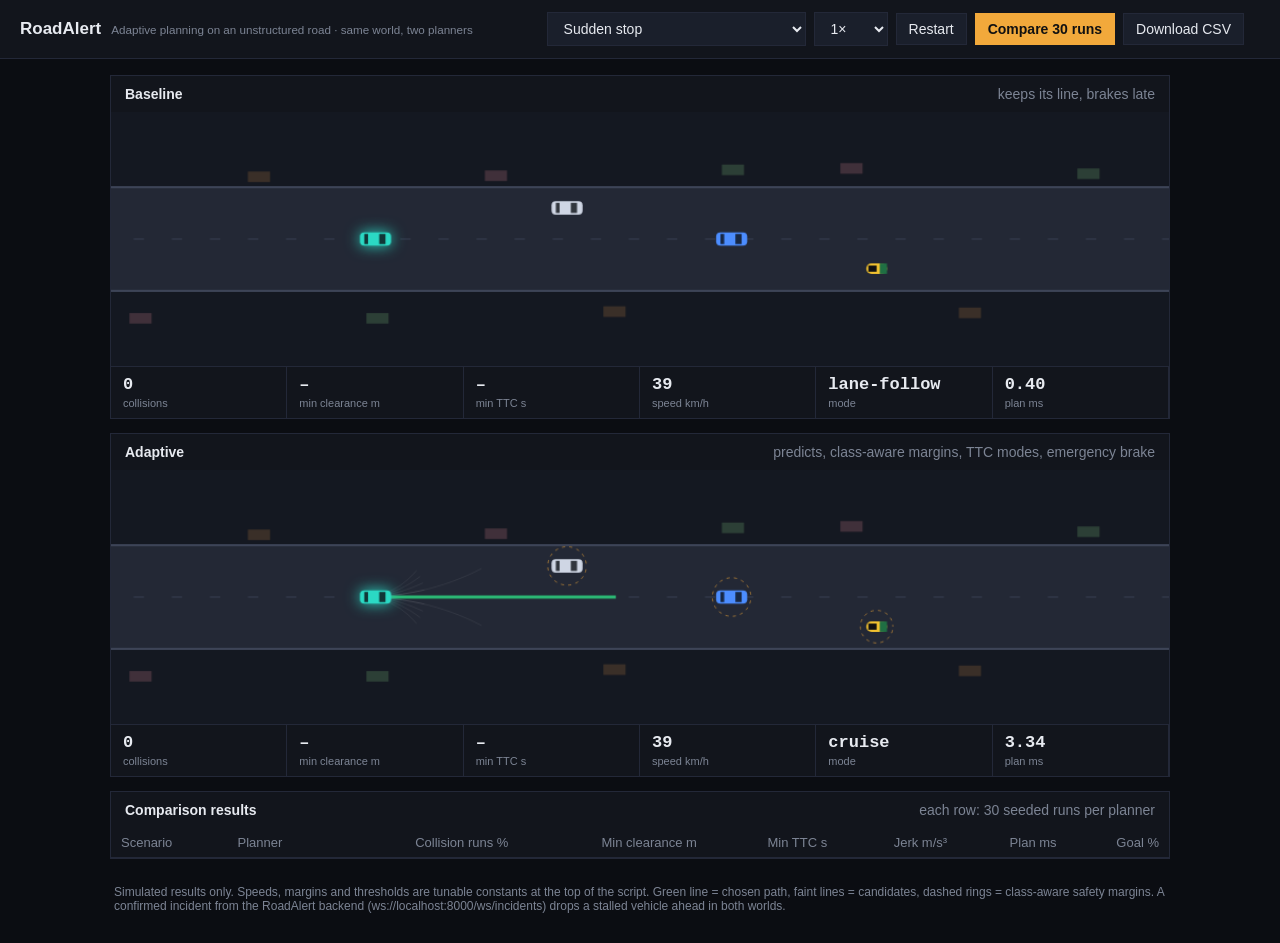
==== frontend/planner.html @ a8c4e2db "updated frontend with enhanced design [Synexus-Auth-Code-Verified] [Synexus-Verified: 2026-10-01T15:" ====
<!DOCTYPE html>
<html lang="en">
<head>
<meta charset="UTF-8">
<meta name="viewport" content="width=device-width, initial-scale=1">
<title>RoadAlert — Adaptive Planner Simulator</title>
<style>
:root{--bg:#0B0D12;--panel:#12151C;--line:#232838;--ink:#E7EAF0;--muted:#7C8494;--amber:#F2A93B;--red:#E23B4E;--green:#2BB673}
*{box-sizing:border-box}
body{margin:0;background:var(--bg);color:var(--ink);font:14px 'Space Grotesk','Segoe UI',Arial,sans-serif}
header{display:flex;flex-wrap:wrap;gap:12px;align-items:center;justify-content:space-between;padding:12px 20px;background:var(--panel);border-bottom:1px solid var(--line)}
header b{font-size:17px}header small{color:var(--muted);margin-left:10px}
.ctl{display:flex;gap:8px;flex-wrap:wrap;align-items:center}
select,button{background:#1a1f2b;color:var(--ink);border:1px solid var(--line);padding:7px 12px;font:inherit;cursor:pointer}
button.p{background:var(--amber);color:#111;border-color:var(--amber);font-weight:600}
main{padding:16px 20px;display:grid;gap:14px;max-width:1100px;margin:auto}
.pane{background:var(--panel);border:1px solid var(--line)}
.pane h2{margin:0;padding:10px 14px;font-size:14px;display:flex;justify-content:space-between;gap:10px}
.pane h2 span{color:var(--muted);font-weight:400}
canvas{display:block;width:100%;height:auto}
.m{display:grid;grid-template-columns:repeat(6,1fr);border-top:1px solid var(--line)}
.m div{padding:8px 12px;border-right:1px solid var(--line)}
.m b{display:block;font:600 17px 'IBM Plex Mono',Consolas,monospace}
.m span{color:var(--muted);font-size:11px}
.bad{color:var(--red)}
.tw{overflow-x:auto}
table{width:100%;border-collapse:collapse;font-size:13px}
th,td{padding:7px 10px;border-bottom:1px solid var(--line);text-align:right;white-space:nowrap}
th:nth-child(-n+2),td:nth-child(-n+2){text-align:left}
th{color:var(--muted);font-weight:500}
.note{color:var(--muted);font-size:12px;padding:0 4px}
@media(max-width:700px){.m{grid-template-columns:repeat(3,1fr)}}
</style>
</head>
<body>
<header>
  <div><b>RoadAlert</b><small>Adaptive planning on an unstructured road · same world, two planners</small></div>
  <div class="ctl">
    <select id="scn"></select>
    <select id="spd"><option value="1">1×</option><option value="2">2×</option><option value=".5">0.5×</option></select>
    <button id="rst">Restart</button>
    <button id="cmp" class="p">Compare 30 runs</button>
    <button id="csv">Download CSV</button>
    <span class="note" id="st"></span>
  </div>
</header>
<main>
  <section class="pane"><h2>Baseline <span>keeps its line, brakes late</span></h2><canvas id="c0" width="1000" height="240"></canvas><div class="m" id="m0"></div></section>
  <section class="pane"><h2>Adaptive <span>predicts, class-aware margins, TTC modes, emergency brake</span></h2><canvas id="c1" width="1000" height="240"></canvas><div class="m" id="m1"></div></section>
  <section class="pane"><h2>Comparison results <span>each row: 30 seeded runs per planner</span></h2>
    <div class="tw"><table><thead><tr><th>Scenario</th><th>Planner</th><th>Collision runs %</th><th>Min clearance m</th><th>Min TTC s</th><th>Jerk m/s³</th><th>Plan ms</th><th>Goal %</th></tr></thead><tbody id="tb"></tbody></table></div>
  </section>
  <p class="note">Simulated results only. Speeds, margins and thresholds are tunable constants at the top of the script. Green line = chosen path, faint lines = candidates, dashed rings = class-aware safety margins. A confirmed incident from the RoadAlert backend (ws://localhost:8000/ws/incidents) drops a stalled vehicle ahead in both worlds.</p>
</main>
<script>
const VD=11, CLS={car:[4.2,1.8,.5],bus:[10.5,2.5,.8],auto:[2.8,1.4,.8],bike:[2,.7,1.1],ped:[.5,.5,1.6],cow:[1.8,.7,1.7],pothole:[1.4,1.4,.5]};
const COL=['#4C8DFF','#cfd6e4','#c9463d','#8fb3a1','#e8e3d0'];
const clamp=(v,a,b)=>Math.max(a,Math.min(b,v));
const rng=s=>()=>{s|=0;s=s+0x6D2B79F5|0;let t=Math.imul(s^s>>>15,1|s);t=t+Math.imul(t^t>>>7,61|t)^t;return((t^t>>>14)>>>0)/4294967296};

function setcs(a){const n=Math.max(1,Math.min(4,Math.round(a.l/a.w))),sp=n>1?(a.l-a.w)/(n-1):0;a.r=a.w/2;a.cs=[];
  for(let i=0;i<n;i++){const d=(i-(n-1)/2)*sp;a.cs.push([Math.cos(a.th)*d,Math.sin(a.th)*d])}}
function clr(ex,ey,eth,a,t){let m=1e9;
  for(const d of [-1.2,1.2]){const cx=ex+Math.cos(eth)*d,cy=ey+Math.sin(eth)*d;
    for(const c of a.cs){m=Math.min(m,Math.hypot(cx-(a.x+a.vx*t+c[0]),cy-(a.y+a.vy*t+c[1]))-.9-a.r)}}
  return m}
function ttc(e,ag){if(e.v<.5)return 99;
  for(let t=.2;t<=8;t+=.2){const x=e.x+e.v*Math.cos(e.th)*t,y=e.y+e.v*Math.sin(e.th)*t;
    for(const a of ag){if(a.cls!=='pothole'&&clr(x,y,e.th,a,t)<0)return t}}
  return 99}
function upd(a,dt,t){
  if(a.tb!=null&&t>a.tb)a.vx=Math.max(0,a.vx-6*dt);
  if(a.A){a.y=a.y0+a.A*Math.sin(a.w*t+a.ph);a.vy=a.A*a.w*Math.cos(a.w*t+a.ph);a.x+=a.vx*dt}
  else{a.x+=a.vx*dt;a.y+=a.vy*dt}
  if(Math.hypot(a.vx,a.vy)>.3)a.th=Math.atan2(a.vy,a.vx);
  setcs(a)}

const SC={
 'Sudden stop':s=>{s.add('car',48,0,10.5,{tb:1.5+s.r()*1.5});s.add('car',28,-4.2,8+s.r()*2);s.add('auto',75,4,6);s.add('bus',110,-3,7)},
 'Cow crossing':s=>{s.add('cow',55+s.r()*25,7.5,0,{vy:-1.2});s.add('ped',90,-7,0,{vy:1});s.add('car',40,4,7);s.add('auto',120,-4,6)},
 'Weaving two-wheelers':s=>{for(let i=0;i<5;i++)s.add('bike',30+i*24+s.r()*8,(s.r()-.5)*6,7+s.r()*2,{A:2+s.r()*1.5,w:1+s.r()*.6,ph:s.r()*6})},
 'Pothole cluster':s=>{for(let i=0;i<9;i++)s.add('pothole',35+i*20+s.r()*10,(s.r()-.5)*7,0);s.add('car',60,3.5,7)},
 'Dense mixed traffic':s=>{const c=['car','auto','bike','bus','car','bike','auto','car'];
   for(let i=0;i<12;i++)s.add(c[i%8],25+i*17+s.r()*8,(s.r()-.5)*10.5,4+s.r()*4);
   s.add('ped',70,-7,0,{vy:1.1});s.add('cow',150,7.5,0,{vy:-1})},
 'Stalled vehicle (RoadAlert hazard)':s=>{s.add('bus',85,.5,0);s.add('car',55,-3,6);s.add('auto',110,3,5)}
};

class Sim{
  constructor(kind,scn,seed){
    this.kind=kind;this.seed=seed;this.r=rng(seed*7919+13);this.t=0;this.pt=0;this.pa=0;this.kc=0;this.id=0;
    this.ego={x:0,y:0,th:0,v:9,k:0};this.ag=[];this.hit=new Set();this.cp=null;this.crashed=false;this.done=false;
    this.cmd={k:0,vt:9};this.best=null;this.fan=[];this.ms=1;
    this.m={col:0,minC:99,minT:99,jj:0,jn:0,ms:0,mn:0,goal:false,T:0,mode:kind==='adaptive'?'cruise':'lane-follow'};
    SC[scn](this)}
  add(cls,x,y,vx,o={}){const d=CLS[cls],a=Object.assign({id:this.id++,cls,x,y,y0:y,vx,vy:0,th:0,l:d[0],w:d[1],m:d[2]},o);
    if(Math.hypot(a.vx,a.vy)>.3)a.th=Math.atan2(a.vy,a.vx);setcs(a);this.ag.push(a)}
  planB(){const e=this.ego;let vt=VD,lead=null,g0=99;
    for(const a of this.ag){const gap=a.x-e.x-(a.l+4.2)/2;
      if(a.cls!=='pothole'&&gap>-1&&Math.abs(a.y-e.y)<(a.w+1.8)/2+.4&&gap<g0){g0=gap;lead=a}}
    if(lead){const rel=e.v-lead.vx,T=rel>.1?g0/rel:99;
      if(T<.7||g0<2.5)vt=0;else if(g0<10)vt=Math.min(VD,lead.vx*.9)}
    return{k:clamp(-.08*e.y-.6*e.th,-.1,.1),vt}}
  planA(ag,T){const e=this.ego;
    const dens=ag.filter(a=>Math.abs(a.x-e.x)<25&&Math.abs(a.y-e.y)<9).length;
    const vd=VD*Math.max(.55,1-.035*dens),ms=1+.04*dens;this.ms=ms;
    const mode=T>6?0:T>3?1:2;this.m.mode=['cruise','cautious','evasive'][mode];
    const wC=[1,2,4][mode],cap=vd*[1,.75,.5][mode];
    let best=null,bc=1e9;const fan=[];
    for(let ki=-4;ki<=4;ki++){const k=ki*.03;
      for(const f of [0,.4,.7,1]){const vt=cap*f;
        let x=e.x,y=e.y,th=e.th,v=e.v,pen=0,ok=true;const pts=[];
        for(let i=1;i<=12&&ok;i++){const t=i*.25;
          v+=clamp(vt-v,-1.75,.625);th+=v*k*.25;x+=v*Math.cos(th)*.25;y+=v*Math.sin(th)*.25;pts.push([x,y]);
          if(Math.abs(y)>6.2){ok=false;break}
          for(const a of ag){const cl=clr(x,y,th,a,t),mg=a.m*ms+.12*t;
            if(cl<.5*mg){ok=false;break}
            if(cl<mg+1.5)pen+=(mg+1.5-cl)**2}}
        if(!ok)continue;
        const J=wC*.35*pen-.5*(x-e.x)+.6*Math.abs(y)+1.5*Math.abs(th)+10*Math.abs(k-this.kc);
        fan.push(pts);
        if(J<bc){bc=J;best={k,vt,pts}}}}
    if(!best)best={k:0,vt:0,pts:[]};
    this.kc=best.k;this.best=best;this.fan=fan;return best}
  step(dt){
    if(this.done)return;const e=this.ego,m=this.m;this.t+=dt;
    for(const a of this.ag)upd(a,dt,this.t);
    if(!this.crashed){
      this.pt-=dt;
      if(this.pt<=0){this.pt=.1;const t0=performance.now();
        const near=this.ag.filter(a=>a.x>e.x-8&&a.x<e.x+70),T=ttc(e,near);
        if(T<m.minT&&e.v>1)m.minT=T;
        this.emg=this.kind==='adaptive'&&T<1;
        this.cmd=this.kind==='adaptive'?this.planA(near,T):this.planB();
        m.ms+=performance.now()-t0;m.mn++}
      const vt=this.emg?0:this.cmd.vt;
      e.k+=clamp(this.cmd.k-e.k,-.9*dt,.9*dt);
      const a=clamp((vt-e.v)/.4,-7,2.5),j=(a-this.pa)/dt;m.jj+=j*j;m.jn++;this.pa=a;
      e.v=Math.max(0,e.v+a*dt);e.th+=e.v*e.k*dt;e.x+=e.v*Math.cos(e.th)*dt;e.y+=e.v*Math.sin(e.th)*dt}
    for(const a of this.ag){if(Math.abs(a.x-e.x)>15)continue;
      const cl=clr(e.x,e.y,e.th,a,0);m.minC=Math.min(m.minC,cl);
      if(cl<0&&!this.hit.has(a.id)){this.hit.add(a.id);m.col++;this.cp={x:e.x,y:e.y,t:this.t};
        if(a.cls==='pothole')e.v*=.6;else{this.crashed=true;e.v=0}}}
    if(e.x>240){m.goal=true;this.done=true}
    else if(this.crashed&&this.t-this.cp.t>1.5)this.done=true;
    else if(this.t>50)this.done=true;
    m.T=this.t}
  sum(){const m=this.m;return{col:m.col,minC:m.minC,minT:m.minT,jerk:m.jn?Math.sqrt(m.jj/m.jn):0,ms:m.mn?m.ms/m.mn:0,goal:m.goal,T:m.T}}
}

/* ---------- drawing ---------- */
function sprite(g,a,S){
  g.save();g.translate(a.X,a.Y);g.rotate(a.th);const l=a.l*S,w=a.w*S;
  const box=(c,rad)=>{g.fillStyle=c;g.beginPath();g.roundRect(-l/2,-w/2,l,w,rad);g.fill()};
  const cls=a.cls;
  if(cls==='car'||cls==='ego'){if(cls==='ego'){g.shadowColor='#2BD9C4';g.shadowBlur=14}
    box(cls==='ego'?'#2BD9C4':COL[a.id%5],4);g.shadowBlur=0;
    g.fillStyle='#0b0e14cc';g.fillRect(l*.12,-w*.38,l*.2,w*.76);g.fillRect(-l*.36,-w*.38,l*.12,w*.76)}
  else if(cls==='bus'){box('#d9463d',4);g.fillStyle='#f2a93b';g.fillRect(-l/2,-w*.16,l,w*.32);g.fillStyle='#0b0e14cc';g.fillRect(l*.38,-w*.4,l*.1,w*.8)}
  else if(cls==='auto'){box('#f2c230',5);g.fillStyle='#1f6f43';g.fillRect(l*.15,-w/2,l*.35,w);g.fillStyle='#111';g.fillRect(-l*.4,-w*.3,l*.4,w*.6)}
  else if(cls==='bike'){g.fillStyle='#8b93a5';g.fillRect(-l/2,-w*.15,l,w*.3);g.fillStyle='#e6b07a';g.beginPath();g.arc(0,0,.42*S,0,7);g.fill();g.fillStyle=COL[a.id%5];g.beginPath();g.arc(0,0,.26*S,0,7);g.fill()}
  else if(cls==='ped'){g.fillStyle='#4C8DFF';g.beginPath();g.ellipse(0,0,.16*S,.32*S,0,0,7);g.fill();g.fillStyle='#e8c39e';g.beginPath();g.arc(0,0,.16*S,0,7);g.fill()}
  else if(cls==='cow'){g.fillStyle='#e9e4d8';g.beginPath();g.ellipse(0,0,l/2,w/2,0,0,7);g.fill();g.fillStyle='#7a5a3a';g.beginPath();g.ellipse(-l*.12,0,l*.14,w*.3,0,0,7);g.fill();
    g.fillStyle='#e9e4d8';g.beginPath();g.arc(l*.5,0,.24*S,0,7);g.fill();g.strokeStyle='#cfc6b0';g.lineWidth=2;g.beginPath();g.moveTo(l*.5,-.2*S);g.lineTo(l*.5+3,-.34*S);g.moveTo(l*.5,.2*S);g.lineTo(l*.5+3,.34*S);g.stroke()}
  else{g.fillStyle='#0c0e13';g.strokeStyle='#3b4254';g.lineWidth=2;g.beginPath();g.ellipse(0,0,.7*S,.55*S,0,0,7);g.fill();g.stroke()}
  g.restore()}
function draw(s,cv,ad){
  const g=cv.getContext('2d'),W=cv.width,H=cv.height,S=7,e=s.ego,ox=W*.25-e.x*S,oy=H/2,X=x=>x*S+ox,Y=y=>y*S+oy;
  g.fillStyle='#141821';g.fillRect(0,0,W,H);
  for(let i=Math.floor((e.x-40)/16);i<(e.x+110)/16;i++){const f=Math.abs(Math.sin(i*12.9898)*43758.5453)%1;
    g.fillStyle=['#3a2f28','#2c3f36','#40303a'][((i%3)+3)%3];g.fillRect(X(i*16),Y((f>.5?1:-1)*(8.4+f*2.5))-5,21,10)}
  g.fillStyle='#232835';g.fillRect(0,Y(-7),W,14*S);
  g.strokeStyle='#3d4457';g.lineWidth=2;g.beginPath();g.moveTo(0,Y(-7));g.lineTo(W,Y(-7));g.moveTo(0,Y(7));g.lineTo(W,Y(7));g.stroke();
  g.setLineDash([10,26]);g.lineDashOffset=-ox;g.globalAlpha=.4;g.beginPath();g.moveTo(0,Y(0));g.lineTo(W,Y(0));g.stroke();g.globalAlpha=1;g.setLineDash([]);
  if(ad){g.lineWidth=1;g.strokeStyle='rgba(255,255,255,.07)';
    for(const p of s.fan){g.beginPath();g.moveTo(X(e.x),Y(e.y));for(const q of p)g.lineTo(X(q[0]),Y(q[1]));g.stroke()}
    if(s.best&&s.best.pts.length){g.strokeStyle='#2BB673';g.lineWidth=3;g.beginPath();g.moveTo(X(e.x),Y(e.y));for(const q of s.best.pts)g.lineTo(X(q[0]),Y(q[1]));g.stroke()}
    g.lineWidth=1;g.setLineDash([3,4]);g.strokeStyle='rgba(242,169,59,.55)';
    for(const a of s.ag){if(a.cls==='pothole'||Math.abs(a.x-e.x)>70)continue;g.beginPath();g.arc(X(a.x),Y(a.y),(Math.max(a.l,a.w)/2+a.m*s.ms)*S,0,7);g.stroke()}
    g.setLineDash([])}
  const all=s.ag.filter(a=>a.x>e.x-25&&a.x<e.x+80).sort((p,q)=>(p.cls==='pothole'?0:1)-(q.cls==='pothole'?0:1));
  for(const a of all){sprite(g,{X:X(a.x),Y:Y(a.y),th:a.th,l:a.l,w:a.w,cls:a.cls,id:a.id},S)}
  sprite(g,{X:X(e.x),Y:Y(e.y),th:e.th,l:4.2,w:1.8,cls:'ego',id:0},S);
  if(s.cp&&s.t-s.cp.t<1.5){const k=(s.t-s.cp.t)/1.5;g.strokeStyle='#E23B4E';g.lineWidth=3;g.beginPath();g.arc(X(s.cp.x),Y(s.cp.y),14+k*40,0,7);g.stroke();
    g.fillStyle='#E23B4E';g.font='bold 14px sans-serif';g.fillText('COLLISION',X(s.cp.x)-36,Y(s.cp.y)-30)}}
function hud(s,el){const m=s.m;
  el.innerHTML=`<div><b class="${m.col?'bad':''}">${m.col}</b><span>collisions</span></div><div><b>${m.minC>50?'–':m.minC.toFixed(2)}</b><span>min clearance m</span></div><div><b>${m.minT>50?'–':m.minT.toFixed(1)}</b><span>min TTC s</span></div><div><b>${(s.ego.v*3.6).toFixed(0)}</b><span>speed km/h</span></div><div><b>${m.mode}</b><span>mode</span></div><div><b>${s.sum().ms.toFixed(2)}</b><span>plan ms</span></div>`}

/* ---------- app ---------- */
const $=id=>document.getElementById(id),sel=$('scn'),spd=$('spd'),st=$('st');
Object.keys(SC).forEach(k=>sel.add(new Option(k,k)));
let A,B,seed=1,acc=0,last=performance.now(),wait=0,fr=0;
const rows=[['scenario','planner','collision_runs_pct','min_clearance_m','min_ttc_s','jerk','plan_ms','goal_pct']];
function reset(){A=new Sim('baseline',sel.value,seed);B=new Sim('adaptive',sel.value,seed);wait=0}
function loop(ts){
  const d=Math.min(.1,(ts-last)/1000);last=ts;acc+=d*(+spd.value);
  while(acc>=.05){A.step(.05);B.step(.05);acc-=.05}
  if(A.done&&B.done){wait+=d;if(wait>2){seed++;reset()}}
  draw(A,$('c0'),0);draw(B,$('c1'),1);if(fr++%5===0){hud(A,$('m0'));hud(B,$('m1'))}
  requestAnimationFrame(loop)}
const mean=v=>v.length?v.reduce((p,q)=>p+q,0)/v.length:NaN,f=(v,n)=>isNaN(v)?'–':v.toFixed(n);
async function compare(){
  const scn=sel.value,N=30,res={baseline:[],adaptive:[]};$('cmp').disabled=true;
  for(let sd=1;sd<=N;sd++){
    for(const k of ['baseline','adaptive']){const s=new Sim(k,scn,sd);let n=0;while(!s.done&&n++<1500)s.step(.05);res[k].push(s.sum())}
    if(sd%3===0){st.textContent=`running ${sd}/${N}`;await new Promise(r=>setTimeout(r))}}
  for(const k of ['baseline','adaptive']){const r=res[k],
    row=[scn,k,f(100*mean(r.map(x=>x.col>0?1:0)),0),f(mean(r.map(x=>x.minC).filter(x=>x<50)),2),f(mean(r.map(x=>x.minT).filter(x=>x<50)),1),f(mean(r.map(x=>x.jerk)),1),f(mean(r.map(x=>x.ms)),2),f(100*mean(r.map(x=>x.goal?1:0)),0)];
    rows.push(row);const tr=$('tb').insertRow(0);row.forEach(c=>tr.insertCell().textContent=c)}
  st.textContent='done';$('cmp').disabled=false}
$('rst').onclick=()=>{seed=1;reset()};sel.onchange=()=>{seed=1;reset()};$('cmp').onclick=compare;
$('csv').onclick=()=>{const a=document.createElement('a');a.href=URL.createObjectURL(new Blob([rows.map(r=>r.join(',')).join('\n')],{type:'text/csv'}));a.download='planner_results.csv';a.click()};
try{const ws=new WebSocket('ws://localhost:8000/ws/incidents');
  ws.onopen=()=>{st.textContent='RoadAlert backend linked'};
  ws.onmessage=ev=>{try{if(JSON.parse(ev.data).event==='incident.confirmed'){for(const s of [A,B])s.add('car',s.ego.x+55,0,0)}}catch(_){}};
  ws.onerror=()=>{}}catch(_){}
reset();requestAnimationFrame(loop);
</script>
</body>
</html>
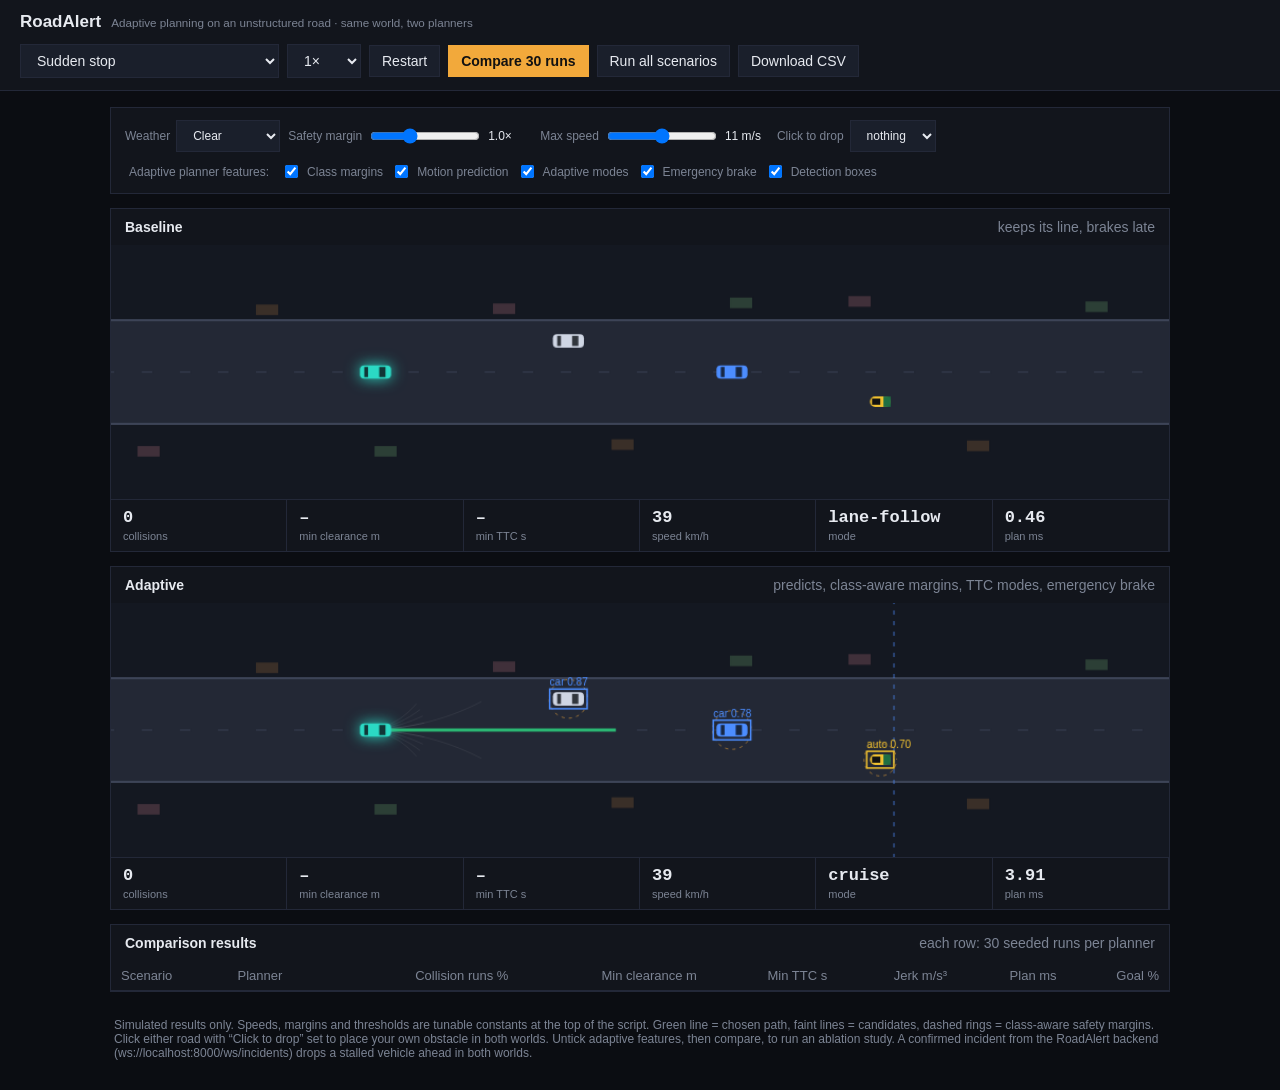
==== commit da923070: "updated planner [Synexus-Auth-Code-Verified] [Synexus-Verified: 2026-10-01T15:51:44Z]" ====
--- a/frontend/planner.html
+++ b/frontend/planner.html
@@ -29,6 +29,8 @@
 th:nth-child(-n+2),td:nth-child(-n+2){text-align:left}
 th{color:var(--muted);font-weight:500}
 .note{color:var(--muted);font-size:12px;padding:0 4px}
+label{color:var(--muted);font-size:12px;display:flex;gap:6px;align-items:center}label b{color:var(--ink);font-weight:500;min-width:44px}
+input[type=range]{width:110px}
 @media(max-width:700px){.m{grid-template-columns:repeat(3,1fr)}}
 </style>
 </head>
@@ -40,20 +42,31 @@
     <select id="spd"><option value="1">1×</option><option value="2">2×</option><option value=".5">0.5×</option></select>
     <button id="rst">Restart</button>
     <button id="cmp" class="p">Compare 30 runs</button>
+    <button id="all">Run all scenarios</button>
     <button id="csv">Download CSV</button>
     <span class="note" id="st"></span>
   </div>
 </header>
 <main>
+  <section class="pane" style="padding:12px 14px"><div class="ctl">
+    <label>Weather <select id="wx"><option>Clear</option><option>Night</option><option>Heavy rain</option></select></label>
+    <label>Safety margin <input type="range" id="msl" min=".5" max="2" step=".1" value="1"><b id="msv">1.0×</b></label>
+    <label>Max speed <input type="range" id="vsl" min="6" max="16" step="1" value="11"><b id="vsv">11 m/s</b></label>
+    <label>Click to drop <select id="drop"><option value="">nothing</option><option>car</option><option>bus</option><option>auto</option><option>bike</option><option>ped</option><option>cow</option><option>pothole</option></select></label>
+  </div><div class="ctl" style="margin-top:10px"><span class="note">Adaptive planner features:</span>
+    <label><input type="checkbox" id="f_cm" checked>Class margins</label><label><input type="checkbox" id="f_pr" checked>Motion prediction</label>
+    <label><input type="checkbox" id="f_md" checked>Adaptive modes</label><label><input type="checkbox" id="f_eb" checked>Emergency brake</label>
+    <label><input type="checkbox" id="f_box" checked>Detection boxes</label></div></section>
   <section class="pane"><h2>Baseline <span>keeps its line, brakes late</span></h2><canvas id="c0" width="1000" height="240"></canvas><div class="m" id="m0"></div></section>
   <section class="pane"><h2>Adaptive <span>predicts, class-aware margins, TTC modes, emergency brake</span></h2><canvas id="c1" width="1000" height="240"></canvas><div class="m" id="m1"></div></section>
   <section class="pane"><h2>Comparison results <span>each row: 30 seeded runs per planner</span></h2>
     <div class="tw"><table><thead><tr><th>Scenario</th><th>Planner</th><th>Collision runs %</th><th>Min clearance m</th><th>Min TTC s</th><th>Jerk m/s³</th><th>Plan ms</th><th>Goal %</th></tr></thead><tbody id="tb"></tbody></table></div>
   </section>
-  <p class="note">Simulated results only. Speeds, margins and thresholds are tunable constants at the top of the script. Green line = chosen path, faint lines = candidates, dashed rings = class-aware safety margins. A confirmed incident from the RoadAlert backend (ws://localhost:8000/ws/incidents) drops a stalled vehicle ahead in both worlds.</p>
+  <p class="note">Simulated results only. Speeds, margins and thresholds are tunable constants at the top of the script. Green line = chosen path, faint lines = candidates, dashed rings = class-aware safety margins. Click either road with “Click to drop” set to place your own obstacle in both worlds. Untick adaptive features, then compare, to run an ablation study. A confirmed incident from the RoadAlert backend (ws://localhost:8000/ws/incidents) drops a stalled vehicle ahead in both worlds.</p>
 </main>
 <script>
-const VD=11, CLS={car:[4.2,1.8,.5],bus:[10.5,2.5,.8],auto:[2.8,1.4,.8],bike:[2,.7,1.1],ped:[.5,.5,1.6],cow:[1.8,.7,1.7],pothole:[1.4,1.4,.5]};
+let VD=11,MSC=1;const F={cm:1,pr:1,md:1,eb:1,box:1},WX={Clear:[70,1,1,0],Night:[45,1.25,.85,.12],'Heavy rain':[35,1.4,.75,.2]},wxv=()=>WX[$('wx').value];
+const CLS={car:[4.2,1.8,.5],bus:[10.5,2.5,.8],auto:[2.8,1.4,.8],bike:[2,.7,1.1],ped:[.5,.5,1.6],cow:[1.8,.7,1.7],pothole:[1.4,1.4,.5]};
 const COL=['#4C8DFF','#cfd6e4','#c9463d','#8fb3a1','#e8e3d0'];
 const clamp=(v,a,b)=>Math.max(a,Math.min(b,v));
 const rng=s=>()=>{s|=0;s=s+0x6D2B79F5|0;let t=Math.imul(s^s>>>15,1|s);t=t+Math.imul(t^t>>>7,61|t)^t;return((t^t>>>14)>>>0)/4294967296};
@@ -97,14 +110,14 @@
     if(Math.hypot(a.vx,a.vy)>.3)a.th=Math.atan2(a.vy,a.vx);setcs(a);this.ag.push(a)}
   planB(){const e=this.ego;let vt=VD,lead=null,g0=99;
     for(const a of this.ag){const gap=a.x-e.x-(a.l+4.2)/2;
-      if(a.cls!=='pothole'&&gap>-1&&Math.abs(a.y-e.y)<(a.w+1.8)/2+.4&&gap<g0){g0=gap;lead=a}}
+      if(a.cls!=='pothole'&&gap>-1&&a.x-e.x<wxv()[0]&&Math.abs(a.y-e.y)<(a.w+1.8)/2+.4&&gap<g0){g0=gap;lead=a}}
     if(lead){const rel=e.v-lead.vx,T=rel>.1?g0/rel:99;
       if(T<.7||g0<2.5)vt=0;else if(g0<10)vt=Math.min(VD,lead.vx*.9)}
     return{k:clamp(-.08*e.y-.6*e.th,-.1,.1),vt}}
   planA(ag,T){const e=this.ego;
     const dens=ag.filter(a=>Math.abs(a.x-e.x)<25&&Math.abs(a.y-e.y)<9).length;
-    const vd=VD*Math.max(.55,1-.035*dens),ms=1+.04*dens;this.ms=ms;
-    const mode=T>6?0:T>3?1:2;this.m.mode=['cruise','cautious','evasive'][mode];
+    const vd=VD*(F.md?Math.max(.55,1-.035*dens):1)*wxv()[2],ms=(F.md?1+.04*dens:1)*wxv()[1]*MSC;this.ms=ms;
+    const mode=F.md?(T>6?0:T>3?1:2):0;this.m.mode=['cruise','cautious','evasive'][mode];
     const wC=[1,2,4][mode],cap=vd*[1,.75,.5][mode];
     let best=null,bc=1e9;const fan=[];
     for(let ki=-4;ki<=4;ki++){const k=ki*.03;
@@ -113,7 +126,7 @@
         for(let i=1;i<=12&&ok;i++){const t=i*.25;
           v+=clamp(vt-v,-1.75,.625);th+=v*k*.25;x+=v*Math.cos(th)*.25;y+=v*Math.sin(th)*.25;pts.push([x,y]);
           if(Math.abs(y)>6.2){ok=false;break}
-          for(const a of ag){const cl=clr(x,y,th,a,t),mg=a.m*ms+.12*t;
+          for(const a of ag){const cl=clr(x,y,th,a,F.pr?t:0),mg=(F.cm?a.m:.8)*ms+.12*t;
             if(cl<.5*mg){ok=false;break}
             if(cl<mg+1.5)pen+=(mg+1.5-cl)**2}}
         if(!ok)continue;
@@ -128,9 +141,9 @@
     if(!this.crashed){
       this.pt-=dt;
       if(this.pt<=0){this.pt=.1;const t0=performance.now();
-        const near=this.ag.filter(a=>a.x>e.x-8&&a.x<e.x+70),T=ttc(e,near);
+        const near=this.ag.filter(a=>a.x>e.x-8&&a.x<e.x+wxv()[0]),T=ttc(e,near);
         if(T<m.minT&&e.v>1)m.minT=T;
-        this.emg=this.kind==='adaptive'&&T<1;
+        this.emg=this.kind==='adaptive'&&F.eb&&T<1;
         this.cmd=this.kind==='adaptive'?this.planA(near,T):this.planB();
         m.ms+=performance.now()-t0;m.mn++}
       const vt=this.emg?0:this.cmd.vt;
@@ -165,14 +178,15 @@
   else{g.fillStyle='#0c0e13';g.strokeStyle='#3b4254';g.lineWidth=2;g.beginPath();g.ellipse(0,0,.7*S,.55*S,0,0,7);g.fill();g.stroke()}
   g.restore()}
 function draw(s,cv,ad){
-  const g=cv.getContext('2d'),W=cv.width,H=cv.height,S=7,e=s.ego,ox=W*.25-e.x*S,oy=H/2,X=x=>x*S+ox,Y=y=>y*S+oy;
+  const R=wxv(),g=cv.getContext('2d'),W=cv.width,H=cv.height,S=7,e=s.ego,ox=W*.25-e.x*S,oy=H/2,X=x=>x*S+ox,Y=y=>y*S+oy;
   g.fillStyle='#141821';g.fillRect(0,0,W,H);
   for(let i=Math.floor((e.x-40)/16);i<(e.x+110)/16;i++){const f=Math.abs(Math.sin(i*12.9898)*43758.5453)%1;
     g.fillStyle=['#3a2f28','#2c3f36','#40303a'][((i%3)+3)%3];g.fillRect(X(i*16),Y((f>.5?1:-1)*(8.4+f*2.5))-5,21,10)}
   g.fillStyle='#232835';g.fillRect(0,Y(-7),W,14*S);
   g.strokeStyle='#3d4457';g.lineWidth=2;g.beginPath();g.moveTo(0,Y(-7));g.lineTo(W,Y(-7));g.moveTo(0,Y(7));g.lineTo(W,Y(7));g.stroke();
   g.setLineDash([10,26]);g.lineDashOffset=-ox;g.globalAlpha=.4;g.beginPath();g.moveTo(0,Y(0));g.lineTo(W,Y(0));g.stroke();g.globalAlpha=1;g.setLineDash([]);
-  if(ad){g.lineWidth=1;g.strokeStyle='rgba(255,255,255,.07)';
+  if(R[3]){g.fillStyle=`rgba(4,7,14,${R[3]*2.5})`;g.fillRect(0,0,W,H)}
+  if(ad){g.strokeStyle='rgba(76,141,255,.35)';g.setLineDash([4,6]);g.beginPath();g.moveTo(X(e.x+R[0]),0);g.lineTo(X(e.x+R[0]),H);g.stroke();g.setLineDash([]);g.lineWidth=1;g.strokeStyle='rgba(255,255,255,.07)';
     for(const p of s.fan){g.beginPath();g.moveTo(X(e.x),Y(e.y));for(const q of p)g.lineTo(X(q[0]),Y(q[1]));g.stroke()}
     if(s.best&&s.best.pts.length){g.strokeStyle='#2BB673';g.lineWidth=3;g.beginPath();g.moveTo(X(e.x),Y(e.y));for(const q of s.best.pts)g.lineTo(X(q[0]),Y(q[1]));g.stroke()}
     g.lineWidth=1;g.setLineDash([3,4]);g.strokeStyle='rgba(242,169,59,.55)';
@@ -181,6 +195,10 @@
   const all=s.ag.filter(a=>a.x>e.x-25&&a.x<e.x+80).sort((p,q)=>(p.cls==='pothole'?0:1)-(q.cls==='pothole'?0:1));
   for(const a of all){sprite(g,{X:X(a.x),Y:Y(a.y),th:a.th,l:a.l,w:a.w,cls:a.cls,id:a.id},S)}
   sprite(g,{X:X(e.x),Y:Y(e.y),th:e.th,l:4.2,w:1.8,cls:'ego',id:0},S);
+  if(ad&&F.box){const cl={car:'#4C8DFF',bus:'#ff6b5e',auto:'#f2c230',bike:'#b07cff',ped:'#4cd9a0',cow:'#fff',pothole:'#999'};g.font='10px sans-serif';g.lineWidth=1.5;
+    for(const a of all){const d=a.x-e.x;if(d>R[0]||d<-5)continue;
+      const hx=(Math.abs(Math.cos(a.th))*a.l+Math.abs(Math.sin(a.th))*a.w)/2*S+3,hy=(Math.abs(Math.sin(a.th))*a.l+Math.abs(Math.cos(a.th))*a.w)/2*S+3,cf=clamp(.97-.004*d-R[3],.4,.99);
+      g.strokeStyle=g.fillStyle=cl[a.cls];g.strokeRect(X(a.x)-hx,Y(a.y)-hy,2*hx,2*hy);g.fillText(a.cls+' '+cf.toFixed(2),X(a.x)-hx,Y(a.y)-hy-3)}}
   if(s.cp&&s.t-s.cp.t<1.5){const k=(s.t-s.cp.t)/1.5;g.strokeStyle='#E23B4E';g.lineWidth=3;g.beginPath();g.arc(X(s.cp.x),Y(s.cp.y),14+k*40,0,7);g.stroke();
     g.fillStyle='#E23B4E';g.font='bold 14px sans-serif';g.fillText('COLLISION',X(s.cp.x)-36,Y(s.cp.y)-30)}}
 function hud(s,el){const m=s.m;
@@ -199,16 +217,23 @@
   draw(A,$('c0'),0);draw(B,$('c1'),1);if(fr++%5===0){hud(A,$('m0'));hud(B,$('m1'))}
   requestAnimationFrame(loop)}
 const mean=v=>v.length?v.reduce((p,q)=>p+q,0)/v.length:NaN,f=(v,n)=>isNaN(v)?'–':v.toFixed(n);
-async function compare(){
-  const scn=sel.value,N=30,res={baseline:[],adaptive:[]};$('cmp').disabled=true;
-  for(let sd=1;sd<=N;sd++){
-    for(const k of ['baseline','adaptive']){const s=new Sim(k,scn,sd);let n=0;while(!s.done&&n++<1500)s.step(.05);res[k].push(s.sum())}
-    if(sd%3===0){st.textContent=`running ${sd}/${N}`;await new Promise(r=>setTimeout(r))}}
-  for(const k of ['baseline','adaptive']){const r=res[k],
-    row=[scn,k,f(100*mean(r.map(x=>x.col>0?1:0)),0),f(mean(r.map(x=>x.minC).filter(x=>x<50)),2),f(mean(r.map(x=>x.minT).filter(x=>x<50)),1),f(mean(r.map(x=>x.jerk)),1),f(mean(r.map(x=>x.ms)),2),f(100*mean(r.map(x=>x.goal?1:0)),0)];
-    rows.push(row);const tr=$('tb').insertRow(0);row.forEach(c=>tr.insertCell().textContent=c)}
-  st.textContent='done';$('cmp').disabled=false}
-$('rst').onclick=()=>{seed=1;reset()};sel.onchange=()=>{seed=1;reset()};$('cmp').onclick=compare;
+const lab=k=>k==='baseline'?k:'adaptive'+['cm','pr','md','eb'].filter(x=>!F[x]).map(x=>' −'+x).join('');
+async function compare(list){
+  const N=30;$('cmp').disabled=$('all').disabled=true;
+  for(const scn of list){const res={baseline:[],adaptive:[]};
+    for(let sd=1;sd<=N;sd++){
+      for(const k of ['baseline','adaptive']){const s=new Sim(k,scn,sd);let n=0;while(!s.done&&n++<1500)s.step(.05);res[k].push(s.sum())}
+      if(sd%3===0){st.textContent=`${scn} ${sd}/${N}`;await new Promise(r=>setTimeout(r))}}
+    for(const k of ['baseline','adaptive']){const r=res[k],
+      row=[scn+' · '+$('wx').value,lab(k),f(100*mean(r.map(x=>x.col>0?1:0)),0),f(mean(r.map(x=>x.minC).filter(x=>x<50)),2),f(mean(r.map(x=>x.minT).filter(x=>x<50)),1),f(mean(r.map(x=>x.jerk)),1),f(mean(r.map(x=>x.ms)),2),f(100*mean(r.map(x=>x.goal?1:0)),0)];
+      rows.push(row);const tr=$('tb').insertRow(0);row.forEach(c=>tr.insertCell().textContent=c)}}
+  st.textContent='done';$('cmp').disabled=$('all').disabled=false}
+$('rst').onclick=()=>{seed=1;reset()};sel.onchange=()=>{seed=1;reset()};$('cmp').onclick=()=>compare([sel.value]);$('all').onclick=()=>compare(Object.keys(SC));
+$('msl').oninput=()=>{MSC=+$('msl').value;$('msv').textContent=MSC.toFixed(1)+'×'};$('vsl').oninput=()=>{VD=+$('vsl').value;$('vsv').textContent=VD+' m/s'};
+for(const k of ['cm','pr','md','eb','box'])$('f_'+k).onchange=ev=>{F[k]=ev.target.checked?1:0};
+[['c0',()=>A],['c1',()=>B]].forEach(([id,gs])=>$(id).addEventListener('click',ev=>{const t=$('drop').value;if(!t)return;
+  const cv=ev.target,r=cv.getBoundingClientRect(),px=(ev.clientX-r.left)*cv.width/r.width,py=(ev.clientY-r.top)*cv.height/r.height,e=gs().ego,x=(px-(cv.width*.25-e.x*7))/7,y=(py-cv.height/2)/7;
+  if(Math.abs(y)>7)return;const v=['ped','cow','pothole'].includes(t)?0:5;for(const s of [A,B])s.add(t,x,y,v)}));
 $('csv').onclick=()=>{const a=document.createElement('a');a.href=URL.createObjectURL(new Blob([rows.map(r=>r.join(',')).join('\n')],{type:'text/csv'}));a.download='planner_results.csv';a.click()};
 try{const ws=new WebSocket('ws://localhost:8000/ws/incidents');
   ws.onopen=()=>{st.textContent='RoadAlert backend linked'};
